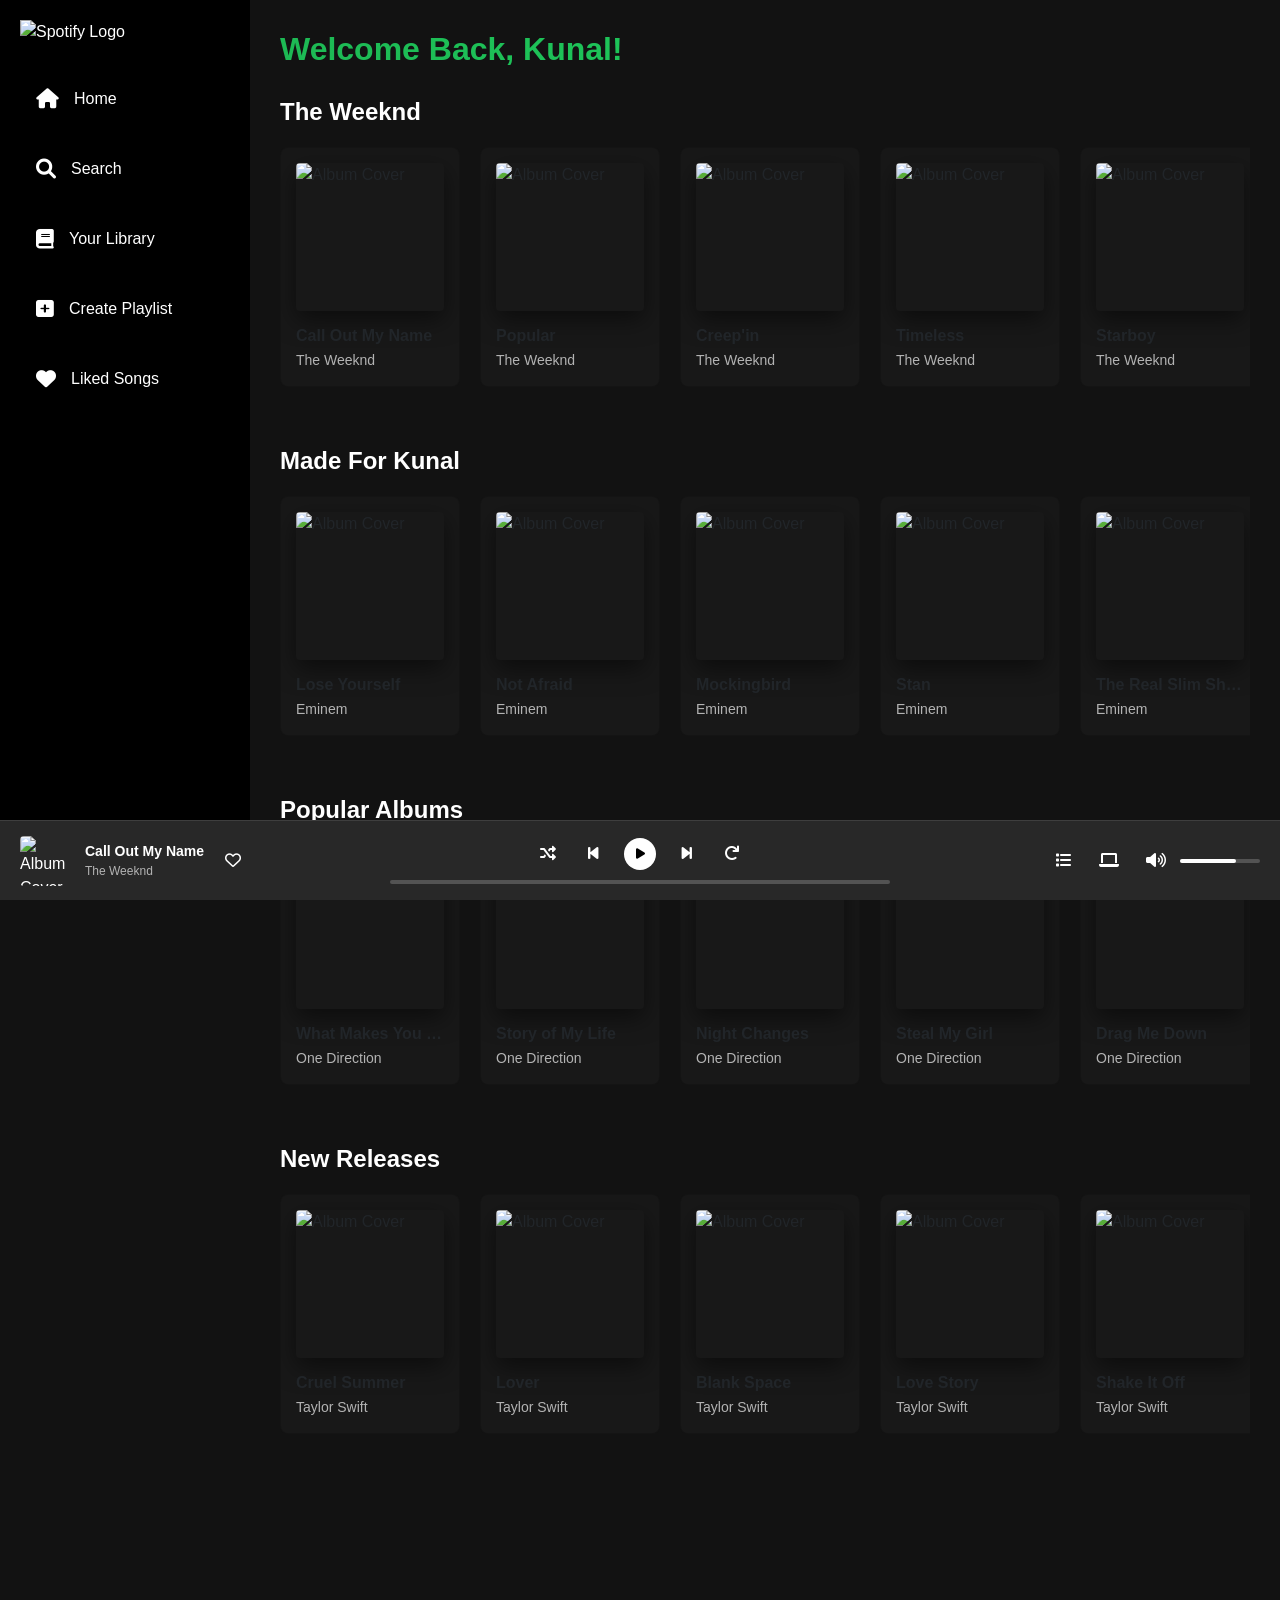
==== new.html @ 5cd1cfb6 "Testing" ====
<!DOCTYPE html>
<html lang="en">
<head>
  <meta charset="UTF-8">
  <meta name="viewport" content="width=device-width, initial-scale=1.0">
  <title>Spotify Clone</title>
  <!-- Bootstrap CSS -->
  <link href="https://cdn.jsdelivr.net/npm/bootstrap@5.3.0-alpha1/dist/css/bootstrap.min.css" rel="stylesheet">
  <!-- Font Awesome -->
  <link rel="stylesheet" href="https://cdnjs.cloudflare.com/ajax/libs/font-awesome/6.0.0/css/all.min.css">
  <!-- Animate.css -->
  <link rel="stylesheet" href="https://cdnjs.cloudflare.com/ajax/libs/animate.css/4.1.1/animate.min.css">
  <style>
    :root {
      --spotify-green: #1DB954;
      --dark-bg: #121212;
      --card-bg: #181818;
      --player-bg: #282828;
      --text-light: #ffffff;
      --text-gray: #b3b3b3;
    }
    
    body {
      font-family: 'Circular', Arial, sans-serif;
      background-color: var(--dark-bg);
      color: var(--text-light);
      overflow-x: hidden;
    }
    
    .sidebar {
      background-color: #000;
      height: 100vh;
      position: fixed;
      width: 250px;
      padding: 20px;
      z-index: 1000;
    }
    
    .logo img {
      width: 80%;
      margin-bottom: 20px;
    }
    
    .nav {
      list-style: none;
      padding: 0;
    }
    
    .nav-item {
      margin: 15px 0;
      transition: all 0.3s ease;
    }
    
    .nav-link {
      color: var(--text-light);
      text-decoration: none;
      font-size: 16px;
      display: flex;
      align-items: center;
      gap: 15px;
      transition: all 0.3s ease;
    }
    
    .nav-link:hover {
      color: var(--spotify-green);
      transform: scale(1.05);
    }
    
    .nav-link i {
      font-size: 20px;
    }
    
    .main-content {
      margin-left: 250px;
      padding: 30px;
      margin-bottom: 100px;
    }
    
    .greeting {
      font-size: 2rem;
      font-weight: 700;
      margin-bottom: 30px;
      background: linear-gradient(90deg, #1DB954, #1ED760);
      -webkit-background-clip: text;
      -webkit-text-fill-color: transparent;
    }
    
    .artist-section {
      margin-bottom: 40px;
    }
    
    .section-title {
      font-size: 1.5rem;
      font-weight: 700;
      margin-bottom: 20px;
      color: var(--text-light);
    }
    
    .playlist {
      display: flex;
      gap: 20px;
      overflow-x: auto;
      padding-bottom: 20px;
      scrollbar-width: thin;
      scrollbar-color: var(--spotify-green) var(--dark-bg);
    }
    
    .playlist::-webkit-scrollbar {
      height: 8px;
    }
    
    .playlist::-webkit-scrollbar-track {
      background: var(--dark-bg);
    }
    
    .playlist::-webkit-scrollbar-thumb {
      background-color: var(--spotify-green);
      border-radius: 20px;
    }
    
    .card {
      background-color: var(--card-bg);
      border-radius: 8px;
      padding: 15px;
      width: 180px;
      flex-shrink: 0;
      transition: all 0.3s ease;
      cursor: pointer;
      position: relative;
      overflow: hidden;
    }
    
    .card:hover {
      background-color: #282828;
      transform: translateY(-5px);
    }
    
    .card-img {
      width: 100%;
      border-radius: 4px;
      margin-bottom: 15px;
      aspect-ratio: 1/1;
      object-fit: cover;
      box-shadow: 0 8px 24px rgba(0, 0, 0, 0.5);
    }
    
    .card-title {
      font-size: 1rem;
      font-weight: 600;
      margin-bottom: 5px;
      white-space: nowrap;
      overflow: hidden;
      text-overflow: ellipsis;
    }
    
    .card-text {
      font-size: 0.875rem;
      color: var(--text-gray);
      white-space: nowrap;
      overflow: hidden;
      text-overflow: ellipsis;
    }
    
    .play-button {
      position: absolute;
      right: 15px;
      bottom: 60px;
      background-color: var(--spotify-green);
      width: 40px;
      height: 40px;
      border-radius: 50%;
      display: flex;
      align-items: center;
      justify-content: center;
      opacity: 0;
      transform: translateY(10px);
      transition: all 0.3s ease;
      box-shadow: 0 4px 12px rgba(0, 0, 0, 0.3);
    }
    
    .card:hover .play-button {
      opacity: 1;
      transform: translateY(0);
    }
    
    .play-button i {
      color: #000;
      font-size: 16px;
      margin-left: 2px;
    }
    
    .music-player {
      position: fixed;
      bottom: 0;
      left: 0;
      right: 0;
      background-color: var(--player-bg);
      height: 80px;
      display: flex;
      align-items: center;
      justify-content: space-between;
      padding: 0 20px;
      border-top: 1px solid rgba(255, 255, 255, 0.1);
      z-index: 1000;
    }
    
    .player-info {
      display: flex;
      align-items: center;
      gap: 15px;
      width: 25%;
    }
    
    .player-album {
      width: 50px;
      height: 50px;
      border-radius: 4px;
    }
    
    .player-song {
      font-size: 0.875rem;
      font-weight: 600;
    }
    
    .player-artist {
      font-size: 0.75rem;
      color: var(--text-gray);
    }
    
    .player-controls {
      display: flex;
      flex-direction: column;
      align-items: center;
      width: 50%;
    }
    
    .control-buttons {
      display: flex;
      align-items: center;
      gap: 20px;
      margin-bottom: 10px;
    }
    
    .control-btn {
      background: none;
      border: none;
      color: var(--text-light);
      font-size: 16px;
      cursor: pointer;
      transition: all 0.2s ease;
    }
    
    .control-btn:hover {
      color: var(--spotify-green);
      transform: scale(1.1);
    }
    
    .play-pause {
      background-color: var(--text-light);
      width: 32px;
      height: 32px;
      border-radius: 50%;
      display: flex;
      align-items: center;
      justify-content: center;
    }
    
    .play-pause i {
      color: #000;
      font-size: 12px;
    }
    
    .progress-container {
      width: 100%;
      max-width: 500px;
      height: 4px;
      background-color: rgba(255, 255, 255, 0.2);
      border-radius: 2px;
      cursor: pointer;
    }
    
    .progress-bar {
      height: 100%;
      background-color: var(--text-light);
      border-radius: 2px;
      width: 0;
      position: relative;
    }
    
    .progress-bar::after {
      content: '';
      position: absolute;
      right: -5px;
      top: 50%;
      transform: translateY(-50%);
      width: 10px;
      height: 10px;
      background-color: var(--text-light);
      border-radius: 50%;
      opacity: 0;
      transition: opacity 0.2s ease;
    }
    
    .progress-container:hover .progress-bar::after {
      opacity: 1;
    }
    
    .player-extra {
      display: flex;
      align-items: center;
      gap: 15px;
      width: 25%;
      justify-content: flex-end;
    }
    
    .volume-container {
      display: flex;
      align-items: center;
      gap: 8px;
    }
    
    .volume-slider {
      width: 80px;
      height: 4px;
      background-color: rgba(255, 255, 255, 0.2);
      border-radius: 2px;
      cursor: pointer;
    }
    
    .volume-progress {
      height: 100%;
      background-color: var(--text-light);
      border-radius: 2px;
      width: 100%;
    }
    
    @media (max-width: 992px) {
      .sidebar {
        width: 80px;
        padding: 15px 10px;
      }
      
      .nav-link span {
        display: none;
      }
      
      .logo img {
        width: 100%;
      }
      
      .main-content {
        margin-left: 80px;
      }
    }
    
    @media (max-width: 768px) {
      .player-info {
        width: 30%;
      }
      
      .player-controls {
        width: 40%;
      }
      
      .player-extra {
        width: 30%;
      }
      
      .player-song, .player-artist {
        display: none;
      }
    }
    
    @media (max-width: 576px) {
      .sidebar {
        display: none;
      }
      
      .main-content {
        margin-left: 0;
        padding: 20px;
      }
      
      .music-player {
        height: 60px;
        padding: 0 10px;
      }
      
      .player-album {
        width: 40px;
        height: 40px;
      }
      
      .control-buttons {
        gap: 10px;
      }
      
      .progress-container {
        display: none;
      }
      
      .volume-slider {
        display: none;
      }
    }
    
    /* Animations */
    .animate-fadeIn {
      animation: fadeIn 0.5s ease-in-out;
    }
    
    @keyframes fadeIn {
      from { opacity: 0; }
      to { opacity: 1; }
    }
    
    .animate-slideUp {
      animation: slideUp 0.3s ease-out;
    }
    
    @keyframes slideUp {
      from { transform: translateY(20px); opacity: 0; }
      to { transform: translateY(0); opacity: 1; }
    }
    
    .pulse {
      animation: pulse 1.5s infinite;
    }
    
    @keyframes pulse {
      0% { transform: scale(1); }
      50% { transform: scale(1.05); }
      100% { transform: scale(1); }
    }
  </style>
</head>
<body>
  <div class="container-fluid p-0">
    <!-- Sidebar -->
    <div class="sidebar animate__animated animate__fadeInLeft">
      <div class="logo">
        <img src="https://storage.googleapis.com/pr-newsroom-wp/1/2018/11/Spotify_Logo_RGB_White.png" alt="Spotify Logo">
      </div>
      <ul class="nav">
        <li class="nav-item">
          <a href="#" class="nav-link">
            <i class="fas fa-home"></i>
            <span>Home</span>
          </a>
        </li>
        <li class="nav-item">
          <a href="#" class="nav-link">
            <i class="fas fa-search"></i>
            <span>Search</span>
          </a>
        </li>
        <li class="nav-item">
          <a href="#" class="nav-link">
            <i class="fas fa-book"></i>
            <span>Your Library</span>
          </a>
        </li>
        <li class="nav-item">
          <a href="#" class="nav-link">
            <i class="fas fa-plus-square"></i>
            <span>Create Playlist</span>
          </a>
        </li>
        <li class="nav-item">
          <a href="#" class="nav-link">
            <i class="fas fa-heart"></i>
            <span>Liked Songs</span>
          </a>
        </li>
      </ul>
    </div>

    <!-- Main Content -->
    <div class="main-content">
      <h1 class="greeting animate__animated animate__fadeIn">Welcome Back, Kunal!</h1>
      
      <!-- Recently Played -->
      <div class="artist-section animate__animated animate__fadeIn animate__delay-1s">
        <h2 class="section-title">The Weeknd</h2>
        <div class="playlist">
          <div class="card" data-src="D:\website\Assests\song 1.mp3">
            <img src="D:\website\Assests\Album 1.jpg" alt="Album Cover" class="card-img">
            <div class="play-button">
              <i class="fas fa-play"></i>
            </div>
            <h5 class="card-title">Call Out My Name</h5>
            <p class="card-text">The Weeknd</p>
          </div>
          <div class="card" data-src="D:\website\Assests\song 2.mp3">
            <img src="D:\website\Assests\Album 2.jpg" alt="Album Cover" class="card-img">
            <div class="play-button">
              <i class="fas fa-play"></i>
            </div>
            <h5 class="card-title">Popular</h5>
            <p class="card-text">The Weeknd</p>
          </div>
          <div class="card" data-src="D:\website\Assests\song 3.mp3">
            <img src="D:\website\Assests\Album 3.jpg" alt="Album Cover" class="card-img">
            <div class="play-button">
              <i class="fas fa-play"></i>
            </div>
            <h5 class="card-title">Creep'in</h5>
            <p class="card-text">The Weeknd</p>
          </div>
          <div class="card" data-src="D:\website\Assests\song 4.mp3">
            <img src="D:\website\Assests\Album 4.jpg" alt="Album Cover" class="card-img">
            <div class="play-button">
              <i class="fas fa-play"></i>
            </div>
            <h5 class="card-title">Timeless</h5>
            <p class="card-text">The Weeknd</p>
          </div>
          <div class="card" data-src="D:\website\Assests\song 5.mp3">
            <img src="D:\website\Assests\Album 5.jpg" alt="Album Cover" class="card-img">
            <div class="play-button">
              <i class="fas fa-play"></i>
            </div>
            <h5 class="card-title">Starboy</h5>
            <p class="card-text">The Weeknd</p>
          </div>
        </div>
      </div>

      <!-- Made For You -->
      <div class="artist-section animate__animated animate__fadeIn animate__delay-1s">
        <h2 class="section-title">Made For Kunal</h2>
        <div class="playlist">
          <div class="card" data-src="https://www.soundhelix.com/examples/mp3/SoundHelix-Song-6.mp3">
            <img src="https://i.scdn.co/image/ab67616d00001e02e6f407c7f3a0ec98845e4431" alt="Album Cover" class="card-img">
            <div class="play-button">
              <i class="fas fa-play"></i>
            </div>
            <h5 class="card-title">Lose Yourself</h5>
            <p class="card-text">Eminem</p>
          </div>
          <div class="card" data-src="https://www.soundhelix.com/examples/mp3/SoundHelix-Song-7.mp3">
            <img src="https://i.scdn.co/image/ab67616d00001e02d6c39cf714ee3f8bd58f9e0e" alt="Album Cover" class="card-img">
            <div class="play-button">
              <i class="fas fa-play"></i>
            </div>
            <h5 class="card-title">Not Afraid</h5>
            <p class="card-text">Eminem</p>
          </div>
          <div class="card" data-src="https://www.soundhelix.com/examples/mp3/SoundHelix-Song-8.mp3">
            <img src="https://i.scdn.co/image/ab67616d00001e02a4b9e39eb1353394553fe6ea" alt="Album Cover" class="card-img">
            <div class="play-button">
              <i class="fas fa-play"></i>
            </div>
            <h5 class="card-title">Mockingbird</h5>
            <p class="card-text">Eminem</p>
          </div>
          <div class="card" data-src="https://www.soundhelix.com/examples/mp3/SoundHelix-Song-9.mp3">
            <img src="https://i.scdn.co/image/ab67616d00001e02a9f6c04ba168640b48aa5795" alt="Album Cover" class="card-img">
            <div class="play-button">
              <i class="fas fa-play"></i>
            </div>
            <h5 class="card-title">Stan</h5>
            <p class="card-text">Eminem</p>
          </div>
          <div class="card" data-src="https://www.soundhelix.com/examples/mp3/SoundHelix-Song-10.mp3">
            <img src="https://i.scdn.co/image/ab67616d00001e02e1dce7a9c21ea613c4ae8ea3" alt="Album Cover" class="card-img">
            <div class="play-button">
              <i class="fas fa-play"></i>
            </div>
            <h5 class="card-title">The Real Slim Shady</h5>
            <p class="card-text">Eminem</p>
          </div>
        </div>
      </div>

      <!-- Popular Albums -->
      <div class="artist-section animate__animated animate__fadeIn animate__delay-1s">
        <h2 class="section-title">Popular Albums</h2>
        <div class="playlist">
          <div class="card" data-src="https://www.soundhelix.com/examples/mp3/SoundHelix-Song-11.mp3">
            <img src="https://i.scdn.co/image/ab67616d00001e02e6f3a36117b788a9c6b6949a" alt="Album Cover" class="card-img">
            <div class="play-button">
              <i class="fas fa-play"></i>
            </div>
            <h5 class="card-title">What Makes You Beautiful</h5>
            <p class="card-text">One Direction</p>
          </div>
          <div class="card" data-src="https://www.soundhelix.com/examples/mp3/SoundHelix-Song-12.mp3">
            <img src="https://i.scdn.co/image/ab67616d00001e021d56760f3f3a7584b655a14b" alt="Album Cover" class="card-img">
            <div class="play-button">
              <i class="fas fa-play"></i>
            </div>
            <h5 class="card-title">Story of My Life</h5>
            <p class="card-text">One Direction</p>
          </div>
          <div class="card" data-src="https://www.soundhelix.com/examples/mp3/SoundHelix-Song-13.mp3">
            <img src="https://i.scdn.co/image/ab67616d00001e02b1c4b76e23414c9f20242268" alt="Album Cover" class="card-img">
            <div class="play-button">
              <i class="fas fa-play"></i>
            </div>
            <h5 class="card-title">Night Changes</h5>
            <p class="card-text">One Direction</p>
          </div>
          <div class="card" data-src="https://www.soundhelix.com/examples/mp3/SoundHelix-Song-14.mp3">
            <img src="https://i.scdn.co/image/ab67616d00001e02e6f3a36117b788a9c6b6949a" alt="Album Cover" class="card-img">
            <div class="play-button">
              <i class="fas fa-play"></i>
            </div>
            <h5 class="card-title">Steal My Girl</h5>
            <p class="card-text">One Direction</p>
          </div>
          <div class="card" data-src="https://www.soundhelix.com/examples/mp3/SoundHelix-Song-15.mp3">
            <img src="https://i.scdn.co/image/ab67616d00001e02b1c4b76e23414c9f20242268" alt="Album Cover" class="card-img">
            <div class="play-button">
              <i class="fas fa-play"></i>
            </div>
            <h5 class="card-title">Drag Me Down</h5>
            <p class="card-text">One Direction</p>
          </div>
        </div>
      </div>

      <!-- New Releases -->
      <div class="artist-section animate__animated animate__fadeIn animate__delay-1s">
        <h2 class="section-title">New Releases</h2>
        <div class="playlist">
          <div class="card" data-src="https://www.soundhelix.com/examples/mp3/SoundHelix-Song-16.mp3">
            <img src="https://i.scdn.co/image/ab67616d00001e02a3a0b7a73a5c7145a0e07b14" alt="Album Cover" class="card-img">
            <div class="play-button">
              <i class="fas fa-play"></i>
            </div>
            <h5 class="card-title">Cruel Summer</h5>
            <p class="card-text">Taylor Swift</p>
          </div>
          <div class="card" data-src="https://www.soundhelix.com/examples/mp3/SoundHelix-Song-17.mp3">
            <img src="https://i.scdn.co/image/ab67616d00001e02a9f6c04ba168640b48aa5795" alt="Album Cover" class="card-img">
            <div class="play-button">
              <i class="fas fa-play"></i>
            </div>
            <h5 class="card-title">Lover</h5>
            <p class="card-text">Taylor Swift</p>
          </div>
          <div class="card" data-src="https://www.soundhelix.com/examples/mp3/SoundHelix-Song-18.mp3">
            <img src="https://i.scdn.co/image/ab67616d00001e02a9f6c04ba168640b48aa5795" alt="Album Cover" class="card-img">
            <div class="play-button">
              <i class="fas fa-play"></i>
            </div>
            <h5 class="card-title">Blank Space</h5>
            <p class="card-text">Taylor Swift</p>
          </div>
          <div class="card" data-src="https://www.soundhelix.com/examples/mp3/SoundHelix-Song-19.mp3">
            <img src="https://i.scdn.co/image/ab67616d00001e02a3a0b7a73a5c7145a0e07b14" alt="Album Cover" class="card-img">
            <div class="play-button">
              <i class="fas fa-play"></i>
            </div>
            <h5 class="card-title">Love Story</h5>
            <p class="card-text">Taylor Swift</p>
          </div>
          <div class="card" data-src="https://www.soundhelix.com/examples/mp3/SoundHelix-Song-20.mp3">
            <img src="https://i.scdn.co/image/ab67616d00001e02a9f6c04ba168640b48aa5795" alt="Album Cover" class="card-img">
            <div class="play-button">
              <i class="fas fa-play"></i>
            </div>
            <h5 class="card-title">Shake It Off</h5>
            <p class="card-text">Taylor Swift</p>
          </div>
        </div>
      </div>
    </div>

    <!-- Music Player -->
    <div class="music-player animate__animated animate__fadeInUp">
      <div class="player-info">
        <img src="https://i.scdn.co/image/ab67616d00001e02ff9ca10b55ce82ae553c8228" alt="Album Cover" class="player-album">
        <div>
          <div class="player-song">Blinding Lights</div>
          <div class="player-artist">The Weeknd</div>
        </div>
        <button class="control-btn">
          <i class="far fa-heart"></i>
        </button>
      </div>
      
      <div class="player-controls">
        <div class="control-buttons">
          <button class="control-btn">
            <i class="fas fa-random"></i>
          </button>
          <button class="control-btn">
            <i class="fas fa-step-backward"></i>
          </button>
          <button class="control-btn play-pause">
            <i class="fas fa-play"></i>
          </button>
          <button class="control-btn">
            <i class="fas fa-step-forward"></i>
          </button>
          <button class="control-btn">
            <i class="fas fa-redo"></i>
          </button>
        </div>
        <div class="progress-container">
          <div class="progress-bar" style="width: 30%"></div>
        </div>
      </div>
      
      <div class="player-extra">
        <button class="control-btn">
          <i class="fas fa-list"></i>
        </button>
        <button class="control-btn">
          <i class="fas fa-laptop"></i>
        </button>
        <div class="volume-container">
          <button class="control-btn">
            <i class="fas fa-volume-up"></i>
          </button>
          <div class="volume-slider">
            <div class="volume-progress" style="width: 70%"></div>
          </div>
        </div>
      </div>
    </div>
  </div>

  <!-- Audio Element (hidden) -->
  <audio id="audio-player" style="display: none;"></audio>

  <!-- Bootstrap JS Bundle with Popper -->
  <script src="https://cdn.jsdelivr.net/npm/bootstrap@5.3.0-alpha1/dist/js/bootstrap.bundle.min.js"></script>
  
  <script>
    // Simple React-like component system
    class MusicPlayer {
      constructor() {
        this.audio = document.getElementById('audio-player');
        this.currentSong = null;
        this.isPlaying = false;
        
        // Player elements
        this.playPauseBtn = document.querySelector('.play-pause');
        this.progressBar = document.querySelector('.progress-bar');
        this.playerSong = document.querySelector('.player-song');
        this.playerArtist = document.querySelector('.player-artist');
        this.playerAlbum = document.querySelector('.player-album');
        
        // Event listeners
        this.setupEventListeners();
      }
      
      setupEventListeners() {
        // Card click events
        const cards = document.querySelectorAll('.card');
        cards.forEach(card => {
          card.addEventListener('click', (e) => {
            // Don't trigger if clicking the play button
            if (!e.target.closest('.play-button')) {
              this.playSong(
                card.getAttribute('data-src'),
                card.querySelector('.card-title').textContent,
                card.querySelector('.card-text').textContent,
                card.querySelector('.card-img').src
              );
            }
          });
        });
        
        // Play button on cards
        const playButtons = document.querySelectorAll('.play-button');
        playButtons.forEach(btn => {
          btn.addEventListener('click', (e) => {
            e.stopPropagation();
            const card = btn.closest('.card');
            this.playSong(
              card.getAttribute('data-src'),
              card.querySelector('.card-title').textContent,
              card.querySelector('.card-text').textContent,
              card.querySelector('.card-img').src
            );
          });
        });
        
        // Play/Pause button
        this.playPauseBtn.addEventListener('click', () => {
          if (this.isPlaying) {
            this.pause();
          } else {
            this.play();
          }
        });
        
        // Progress bar click
        const progressContainer = document.querySelector('.progress-container');
        progressContainer.addEventListener('click', (e) => {
          const width = progressContainer.clientWidth;
          const clickX = e.offsetX;
          const duration = this.audio.duration || 1;
          this.audio.currentTime = (clickX / width) * duration;
        });
        
        // Audio time update
        this.audio.addEventListener('timeupdate', () => {
          const currentTime = this.audio.currentTime;
          const duration = this.audio.duration || 1;
          const progressPercent = (currentTime / duration) * 100;
          this.progressBar.style.width = `${progressPercent}%`;
        });
        
        // Audio ended
        this.audio.addEventListener('ended', () => {
          this.playNext();
        });
      }
      
      playSong(src, title, artist, albumArt) {
        this.currentSong = { src, title, artist, albumArt };
        this.audio.src = src;
        this.playerSong.textContent = title;
        this.playerArtist.textContent = artist;
        this.playerAlbum.src = albumArt;
        this.play();
      }
      
      play() {
        this.audio.play()
          .then(() => {
            this.isPlaying = true;
            this.playPauseBtn.innerHTML = '<i class="fas fa-pause"></i>';
            this.playPauseBtn.classList.add('pulse');
          })
          .catch(err => {
            console.error('Error playing audio:', err);
          });
      }
      
      pause() {
        this.audio.pause();
        this.isPlaying = false;
        this.playPauseBtn.innerHTML = '<i class="fas fa-play"></i>';
        this.playPauseBtn.classList.remove('pulse');
      }
      
      playNext() {
        // In a real app, this would play the next song in the queue/playlist
        console.log('Song ended, play next');
      }
    }
    
    // Initialize the player when DOM is loaded
    document.addEventListener('DOMContentLoaded', () => {
      const player = new MusicPlayer();
      
      // Auto-play first song (for demo purposes)
      setTimeout(() => {
        const firstCard = document.querySelector('.card');
        if (firstCard) {
          firstCard.querySelector('.play-button').click();
        }
      }, 1000);
    });
  </script>
</body>
</html>
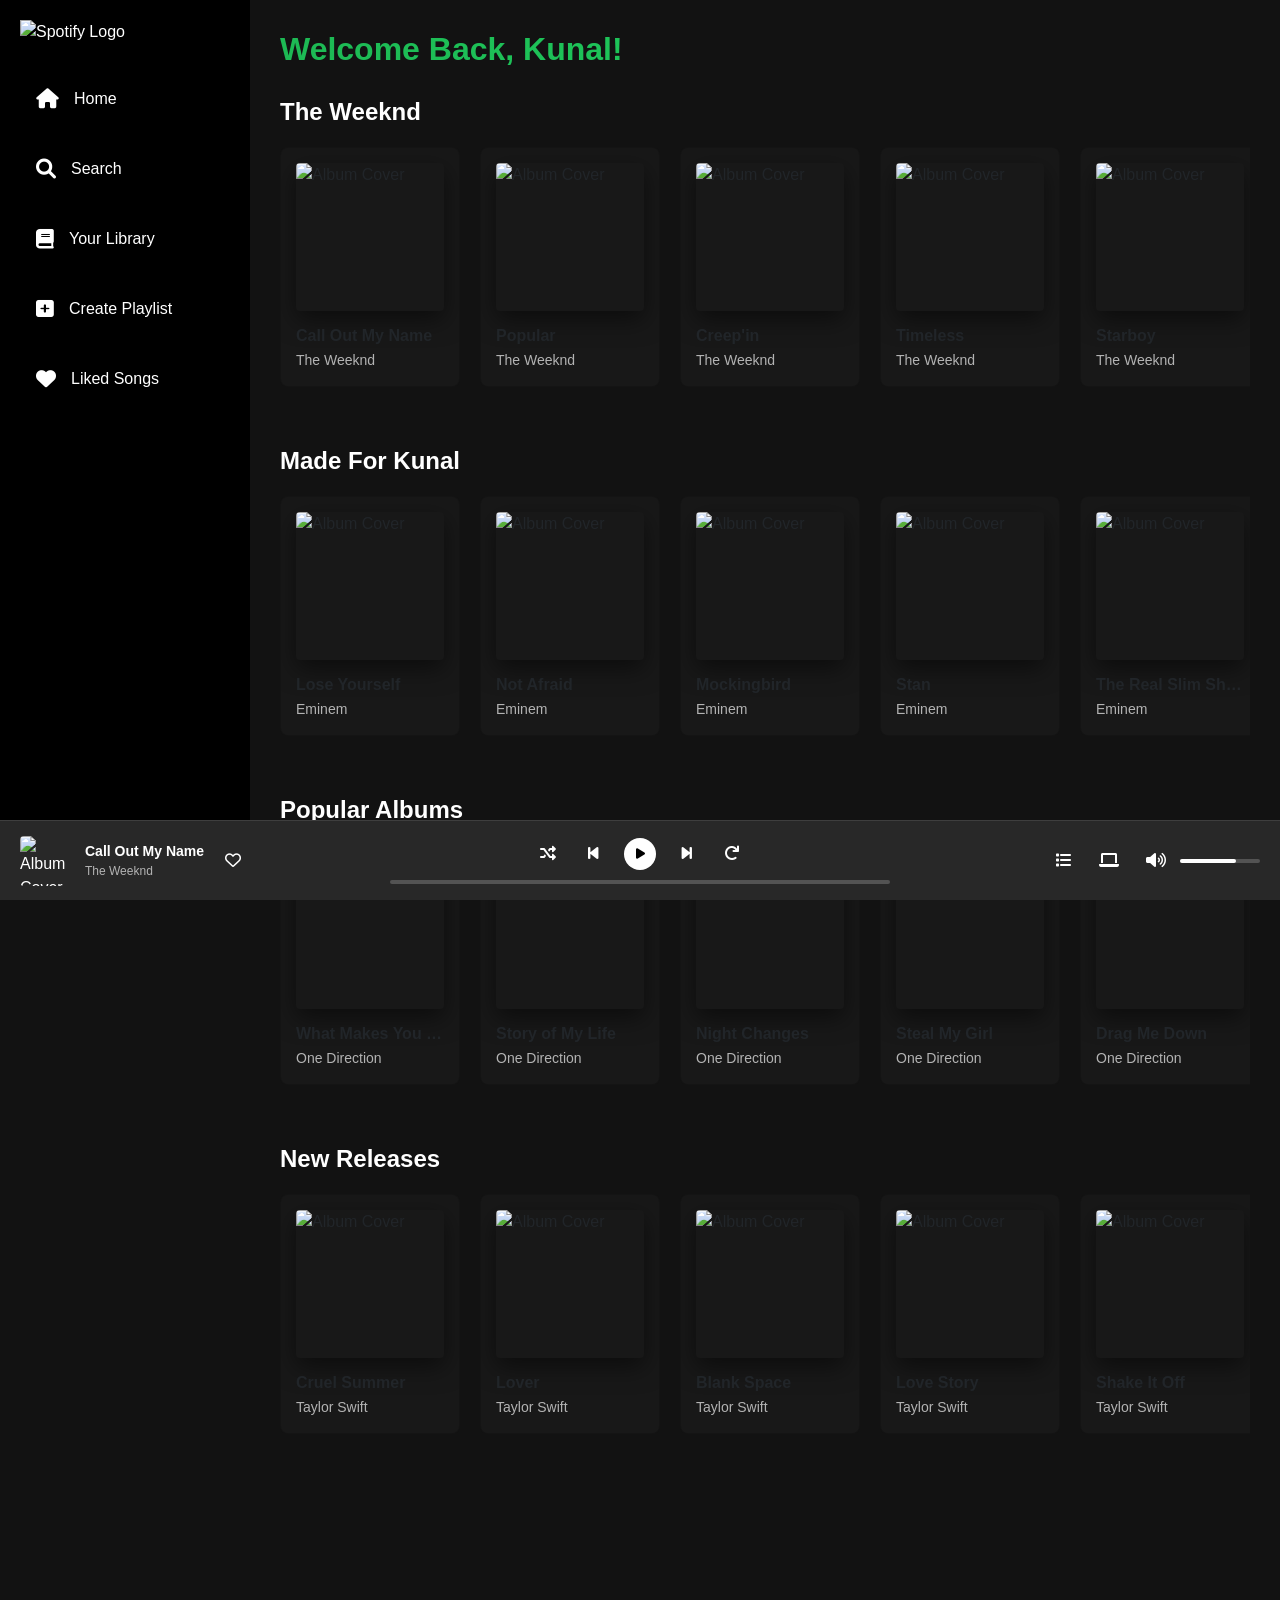
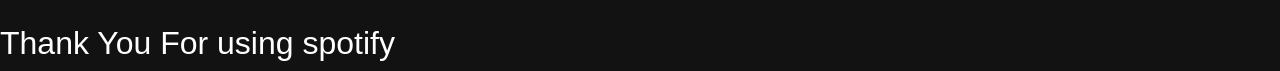
==== commit ce1db882: "Thank you" ====
--- a/new.html
+++ b/new.html
@@ -859,5 +859,7 @@
       }, 1000);
     });
   </script>
+
+  <h2>Thank You For using spotify</h2>
 </body>
 </html>
